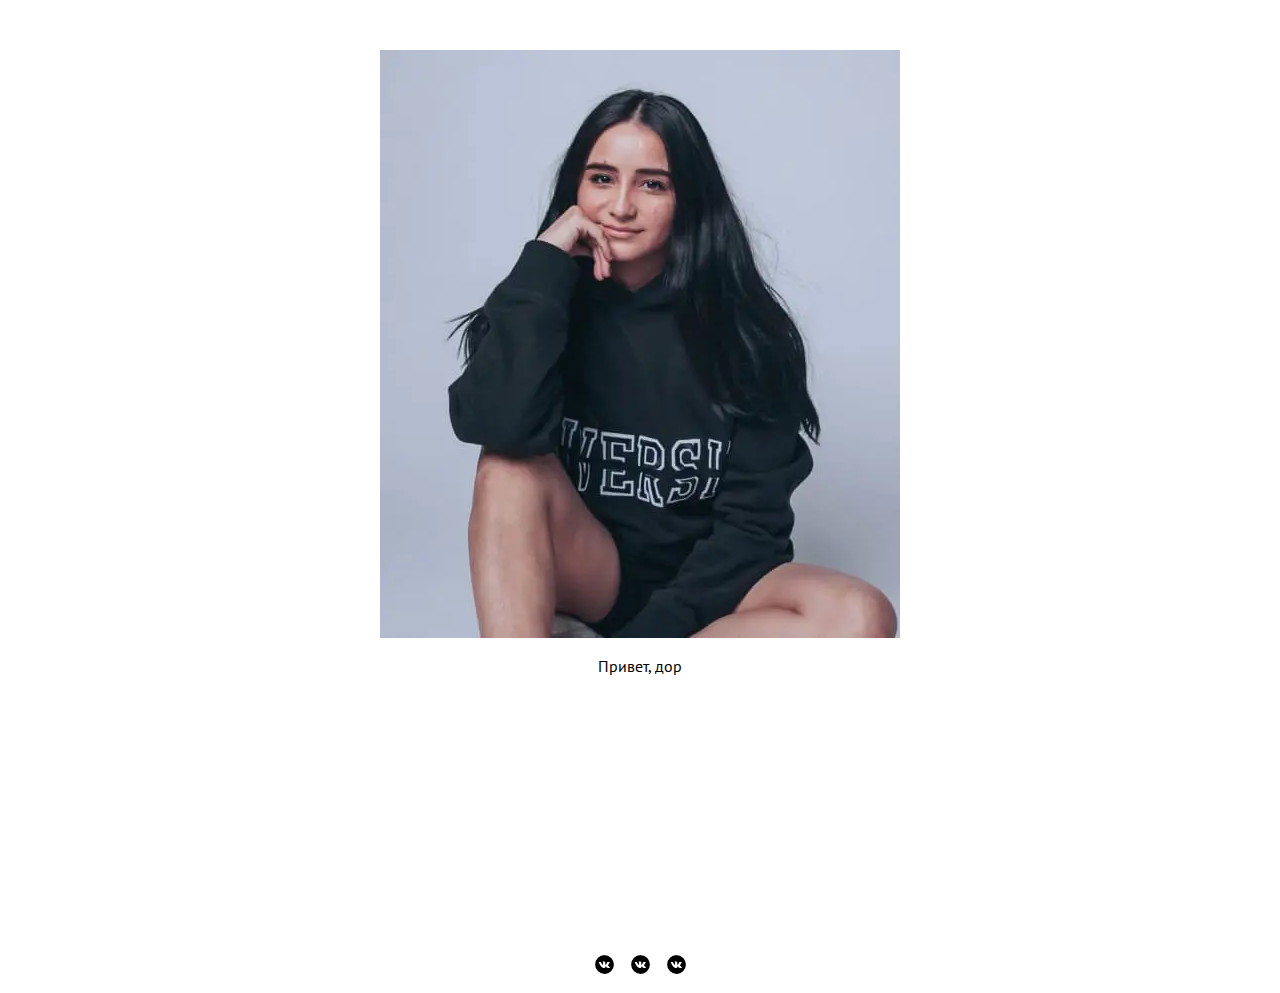
==== index.html @ 45e9d672 "deploy: 041780a057e2ce21ec2259fc8745db8aab25a136" ====
<!DOCTYPE html><html lang="ru"><head><meta charset="utf-8"><meta name="viewport" content="width=device-width, initial-scale=1.0"><title>My project</title><meta name="description" content="Главная страница сайта"><link rel="stylesheet" href="styles/main.css"><link rel="preload" href="fonts/ptsans-400.woff2" as="font" crossorigin><link rel="preload" href="fonts/ptsans-700.woff2" as="font" crossorigin></head><body><div class="page"><header class="container page-header"></header><main><section class="container promo"><h1 class="promo__greetings">привествие</h1><p class="promo__image"><picture><source type="image/webp" srcset="images/avatar.webp 1x, images/avatar@2x.webp 2x"><img src="images/avatar.jpg" srcset="images/avatar@2x.jpg 2x" alt="Каким Вы можете стать благодаря нам." loading="lazy"></picture></p><p class="promo__text" data-interval-content="Привет, дорогой друг, добро пожаловать на сайт-визитку фронтенд-разработчика VanillaGrey!" hidden></p></section><div class="choice container"><ul class="choice__list"><li class="choice__item"><a class="btn choice__link" href="about.html"> Обо мне </a></li><li class="choice__item"><a class="btn choice__link" href="portfolio.html"> Портфолио </a></li></ul></div></main><footer class="page-footer"><ul class="page-footer__socials socials"><li class="socials__item"><a class="socials__link socials__link--vk" href="https://t.me/viiiar"> <span class="visually-hidden">https://vk.com/deniska.true.</span> </a></li><li class="socials__item"><a class="socials__link socials__link--instagram" href="https://www.instagram.com/ferociousness/"> <span class="visually-hidden">Я в инстаграме..</span> </a></li><li class="socials__item"><a class="socials__link socials__link--telegram" href="https://vk.com/deniska.true"> <span class="visually-hidden">Я в телеграме.</span> </a></li></ul></footer></div><script src="scripts/main.js"></script></body></html>
---- styles/main.css ----
@font-face{font-weight:400;font-style:normal;font-family:PT Sans;font-display:swap;src:url(../fonts/ptsans-400.woff2) format("woff2")}@font-face{font-weight:700;font-style:normal;font-family:PT Sans;font-display:swap;src:url(../fonts/ptsans-700.woff2) format("woff2")}html{font-size:16px;line-height:1.5;font-family:PT Sans,sans-serif;-webkit-font-smoothing:antialiased;-moz-osx-font-smoothing:grayscale;text-rendering:optimizeLegibility;-webkit-tap-highlight-color:transparent}body{margin:0}img,video{max-width:100%;height:auto}a{-webkit-text-decoration-skip-ink:none;text-decoration-skip-ink:none;color:inherit;transition:.3s ease-in-out;transition-property:color,background-color,border-color,box-shadow,opacity}a:not([href]){pointer-events:none}:focus-visible{outline:2px solid;outline-offset:2px}@supports not selector(:focus-visible){:focus{outline:2px solid;outline-offset:2px}}.about{display:grid;grid-template-columns:repeat(2,1fr);justify-content:center;padding:20px}.about__container{display:grid;margin:auto}.about__list{display:flex;flex-direction:column;margin:0 0 5px;padding:0;list-style-type:none;text-align:start}.about__label{font-weight:800;font-size:15px;text-align:center}.about__description{margin:0 0 0 5px;font-size:15px;text-align:center}.about__image{order:-1;margin:0}.page{display:grid;grid-template-rows:min-content 1fr min-content;min-height:100vh}.page-header__designation{margin:0;padding:5px 0 0;font-size:10px}.promo{padding:50px}.promo__greetings{position:fixed;transform:scale(0)}.promo__image{margin:0;text-align:center}.promo__text{max-width:500px;margin:0 auto;padding:10px;text-align:center}.choice{padding:20px}.choice__list{max-width:500px;margin:0 auto;padding:0}.choice__item{display:grid;grid-template-columns:1fr;padding:0;text-decoration:none}.choice__link{margin:0 0 20px;padding:20px;list-style-type:none;text-decoration:none;text-align:center;border:3px solid red;border-radius:5px;opacity:0;transition:2s;animation:show 2s 1;animation-delay:5.6s;animation-fill-mode:forwards}@keyframes show{0%{opacity:0}to{opacity:1}}.socials{display:flex;flex-wrap:wrap;justify-content:center;gap:11px;padding:0;list-style:none}.socials__item{flex-shrink:0}.socials__link{display:block;background-color:#fff;border-radius:50%}.socials__link:before{content:"";display:block;width:25px;height:25px;background-color:#000}.socials__link--vk:before{-webkit-mask:url(../images/sprite.svg#vk) no-repeat center/100%;mask:url(../images/sprite.svg#vk) no-repeat center/100%}.socials__link--instagram:before{-webkit-mask:url(../images/sprite.svg#instagram) no-repeat center/100%;mask:url(../images/sprite.svg#instagram) no-repeat center/100%}.socials__link--telegram:before{-webkit-mask:url(../images/sprite.svg#telegram) no-repeat center/100%;mask:url(../images/sprite.svg#telegram) no-repeat center/100%}.btn{padding:20px 24px 19px;font-weight:700;font-size:12px;line-height:14px;font-family:inherit;letter-spacing:.05em;text-transform:uppercase;overflow-wrap:anywhere;background-color:transparent;cursor:pointer;-webkit-user-select:none;-moz-user-select:none;user-select:none}.btn,.qualities__heading{text-align:center}.qualities__label{font-weight:600;font-size:15px}.portfolio__heading,.work__heading{text-align:center}.portfolio__list{display:grid;grid-template-columns:repeat(auto-fill,260px);gap:30px;justify-content:center;margin:0;padding:0;list-style:none}.portfolio__item{position:relative}.portfolio__content{position:absolute;top:0;right:0;bottom:83px;left:0;z-index:1;display:flex;flex-direction:column;padding:28px 25px 35px;overflow-y:auto}.portfolio__content img{position:absolute;top:0;left:0;width:100%;height:100%;-o-object-fit:cover;object-fit:cover}.portfolio__content h2{margin:auto 0 0}.portfolio__item-heading{margin:0;text-align:center}.portfolio__skills{display:flex;flex-wrap:wrap;margin:0;padding:0;list-style-type:none}.portfolio__skill{margin:3px;padding:0 7px;font-weight:500;font-size:12px;line-height:22px;color:#00008b;background-color:#388bfd;border:1px solid transparent;border-radius:2em}.portfolio__links{display:grid;justify-items:center}.portfolio__content:focus-within,.portfolio__content:hover{max-height:100%;color:red;background-color:rgba(16,38,84,.89);transform:scaleY(1)}.portfolio__content:focus-within h2,.portfolio__content:focus-within p,.portfolio__content:hover h2,.portfolio__content:hover p{margin:0 0 14px}.portfolio__content:not(:hover):not(:focus-within) p{position:fixed;transform:scale(0)}.visually-hidden{position:fixed;transform:scale(0)}.container{padding-right:15px;padding-left:15px}@media (min-width:1200px){.container{max-width:1250px;margin-right:auto;margin-left:auto;padding-right:45px;padding-left:45px}}
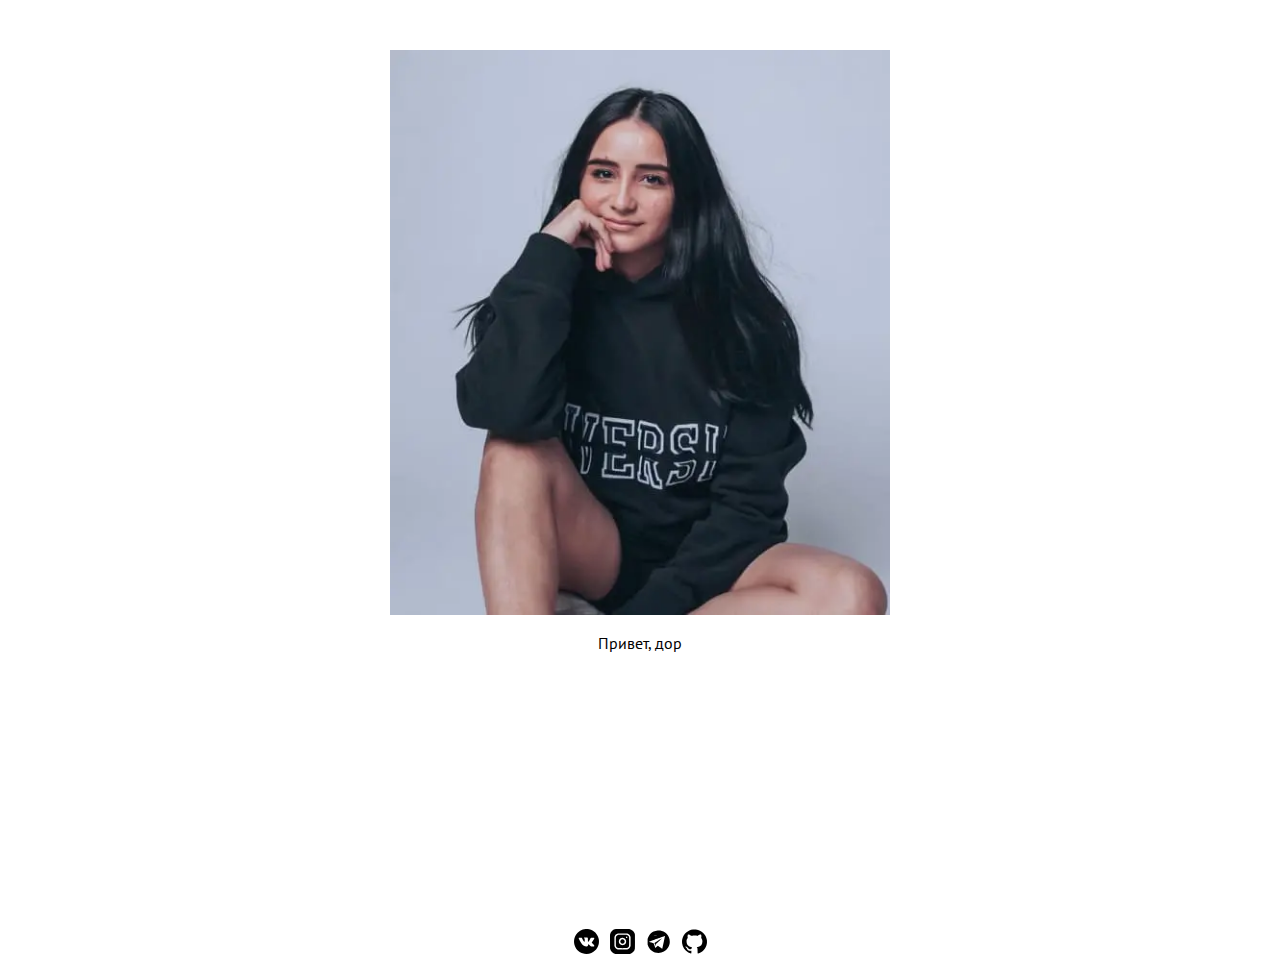
==== commit 5a6c36de: "deploy: db18b1b359960f472bf6d5404958f27bcf900682" ====
--- a/index.html
+++ b/index.html
@@ -1 +1 @@
-<!DOCTYPE html><html lang="ru"><head><meta charset="utf-8"><meta name="viewport" content="width=device-width, initial-scale=1.0"><title>My project</title><meta name="description" content="Главная страница сайта"><link rel="stylesheet" href="styles/main.css"><link rel="preload" href="fonts/ptsans-400.woff2" as="font" crossorigin><link rel="preload" href="fonts/ptsans-700.woff2" as="font" crossorigin></head><body><div class="page"><header class="container page-header"></header><main><section class="container promo"><h1 class="promo__greetings">привествие</h1><p class="promo__image"><picture><source type="image/webp" srcset="images/avatar.webp 1x, images/avatar@2x.webp 2x"><img src="images/avatar.jpg" srcset="images/avatar@2x.jpg 2x" alt="Каким Вы можете стать благодаря нам." loading="lazy"></picture></p><p class="promo__text" data-interval-content="Привет, дорогой друг, добро пожаловать на сайт-визитку фронтенд-разработчика VanillaGrey!" hidden></p></section><div class="choice container"><ul class="choice__list"><li class="choice__item"><a class="btn choice__link" href="about.html"> Обо мне </a></li><li class="choice__item"><a class="btn choice__link" href="portfolio.html"> Портфолио </a></li></ul></div></main><footer class="page-footer"><ul class="page-footer__socials socials"><li class="socials__item"><a class="socials__link socials__link--vk" href="https://t.me/viiiar"> <span class="visually-hidden">https://vk.com/deniska.true.</span> </a></li><li class="socials__item"><a class="socials__link socials__link--instagram" href="https://www.instagram.com/ferociousness/"> <span class="visually-hidden">Я в инстаграме..</span> </a></li><li class="socials__item"><a class="socials__link socials__link--telegram" href="https://vk.com/deniska.true"> <span class="visually-hidden">Я в телеграме.</span> </a></li></ul></footer></div><script src="scripts/main.js"></script></body></html>+<!DOCTYPE html><html lang="ru"><head><meta charset="utf-8"><meta name="viewport" content="width=device-width, initial-scale=1.0"><title>My project</title><meta name="description" content="Главная страница сайта"><link rel="stylesheet" href="styles/main.css"><link rel="preload" href="fonts/ptsans-400.woff2" as="font" crossorigin><link rel="preload" href="fonts/ptsans-700.woff2" as="font" crossorigin></head><body><div class="page"><header class="page-header"></header><main><section class="container promo"><h1 class="promo__greetings">привествие</h1><p class="promo__image"><picture><source type="image/webp" srcset="images/avatar.webp 1x, images/avatar@2x.webp 2x"><img src="images/avatar.jpg" srcset="images/avatar@2x.jpg 2x" alt="Каким Вы можете стать благодаря нам." loading="lazy"></picture></p><p class="promo__text" data-interval-content="Привет, дорогой друг, добро пожаловать на сайт-визитку фронтенд-разработчика VanilaGrey!" hidden></p></section><div class="choice container"><ul class="choice__list"><li class="choice__item"><a class="btn choice__link" href="about.html"> Обо мне </a></li><li class="choice__item"><a class="btn choice__link" href="portfolio.html"> Портфолио </a></li></ul></div></main><footer class="page-footer"><ul class="page-footer__socials socials"><li class="socials__item"><a class="socials__link socials__link--vk" href="https://t.me/viiiar"> <span class="visually-hidden">https://vk.com/deniska.true.</span> </a></li><li class="socials__item"><a class="socials__link socials__link--instagram" href="https://www.instagram.com/ferociousness/"> <span class="visually-hidden">Я в инстаграме..</span> </a></li><li class="socials__item"><a class="socials__link socials__link--telegram" href="https://vk.com/deniska.true"> <span class="visually-hidden">Я в телеграме.</span> </a></li><li class="socials__item"><a class="socials__link socials__link--github" href="https://github.com/VanilaGrey"> <span class="visually-hidden">Я в гитхабе.</span> </a></li></ul></footer></div><script src="scripts/main.js"></script></body></html>--- a/styles/main.css
+++ b/styles/main.css
@@ -1 +1 @@
-@font-face{font-weight:400;font-style:normal;font-family:PT Sans;font-display:swap;src:url(../fonts/ptsans-400.woff2) format("woff2")}@font-face{font-weight:700;font-style:normal;font-family:PT Sans;font-display:swap;src:url(../fonts/ptsans-700.woff2) format("woff2")}html{font-size:16px;line-height:1.5;font-family:PT Sans,sans-serif;-webkit-font-smoothing:antialiased;-moz-osx-font-smoothing:grayscale;text-rendering:optimizeLegibility;-webkit-tap-highlight-color:transparent}body{margin:0}img,video{max-width:100%;height:auto}a{-webkit-text-decoration-skip-ink:none;text-decoration-skip-ink:none;color:inherit;transition:.3s ease-in-out;transition-property:color,background-color,border-color,box-shadow,opacity}a:not([href]){pointer-events:none}:focus-visible{outline:2px solid;outline-offset:2px}@supports not selector(:focus-visible){:focus{outline:2px solid;outline-offset:2px}}.about{display:grid;grid-template-columns:repeat(2,1fr);justify-content:center;padding:20px}.about__container{display:grid;margin:auto}.about__list{display:flex;flex-direction:column;margin:0 0 5px;padding:0;list-style-type:none;text-align:start}.about__label{font-weight:800;font-size:15px;text-align:center}.about__description{margin:0 0 0 5px;font-size:15px;text-align:center}.about__image{order:-1;margin:0}.page{display:grid;grid-template-rows:min-content 1fr min-content;min-height:100vh}.page-header__designation{margin:0;padding:5px 0 0;font-size:10px}.promo{padding:50px}.promo__greetings{position:fixed;transform:scale(0)}.promo__image{margin:0;text-align:center}.promo__text{max-width:500px;margin:0 auto;padding:10px;text-align:center}.choice{padding:20px}.choice__list{max-width:500px;margin:0 auto;padding:0}.choice__item{display:grid;grid-template-columns:1fr;padding:0;text-decoration:none}.choice__link{margin:0 0 20px;padding:20px;list-style-type:none;text-decoration:none;text-align:center;border:3px solid red;border-radius:5px;opacity:0;transition:2s;animation:show 2s 1;animation-delay:5.6s;animation-fill-mode:forwards}@keyframes show{0%{opacity:0}to{opacity:1}}.socials{display:flex;flex-wrap:wrap;justify-content:center;gap:11px;padding:0;list-style:none}.socials__item{flex-shrink:0}.socials__link{display:block;background-color:#fff;border-radius:50%}.socials__link:before{content:"";display:block;width:25px;height:25px;background-color:#000}.socials__link--vk:before{-webkit-mask:url(../images/sprite.svg#vk) no-repeat center/100%;mask:url(../images/sprite.svg#vk) no-repeat center/100%}.socials__link--instagram:before{-webkit-mask:url(../images/sprite.svg#instagram) no-repeat center/100%;mask:url(../images/sprite.svg#instagram) no-repeat center/100%}.socials__link--telegram:before{-webkit-mask:url(../images/sprite.svg#telegram) no-repeat center/100%;mask:url(../images/sprite.svg#telegram) no-repeat center/100%}.btn{padding:20px 24px 19px;font-weight:700;font-size:12px;line-height:14px;font-family:inherit;letter-spacing:.05em;text-transform:uppercase;overflow-wrap:anywhere;background-color:transparent;cursor:pointer;-webkit-user-select:none;-moz-user-select:none;user-select:none}.btn,.qualities__heading{text-align:center}.qualities__label{font-weight:600;font-size:15px}.portfolio__heading,.work__heading{text-align:center}.portfolio__list{display:grid;grid-template-columns:repeat(auto-fill,260px);gap:30px;justify-content:center;margin:0;padding:0;list-style:none}.portfolio__item{position:relative}.portfolio__content{position:absolute;top:0;right:0;bottom:83px;left:0;z-index:1;display:flex;flex-direction:column;padding:28px 25px 35px;overflow-y:auto}.portfolio__content img{position:absolute;top:0;left:0;width:100%;height:100%;-o-object-fit:cover;object-fit:cover}.portfolio__content h2{margin:auto 0 0}.portfolio__item-heading{margin:0;text-align:center}.portfolio__skills{display:flex;flex-wrap:wrap;margin:0;padding:0;list-style-type:none}.portfolio__skill{margin:3px;padding:0 7px;font-weight:500;font-size:12px;line-height:22px;color:#00008b;background-color:#388bfd;border:1px solid transparent;border-radius:2em}.portfolio__links{display:grid;justify-items:center}.portfolio__content:focus-within,.portfolio__content:hover{max-height:100%;color:red;background-color:rgba(16,38,84,.89);transform:scaleY(1)}.portfolio__content:focus-within h2,.portfolio__content:focus-within p,.portfolio__content:hover h2,.portfolio__content:hover p{margin:0 0 14px}.portfolio__content:not(:hover):not(:focus-within) p{position:fixed;transform:scale(0)}.visually-hidden{position:fixed;transform:scale(0)}.container{padding-right:15px;padding-left:15px}@media (min-width:1200px){.container{max-width:1250px;margin-right:auto;margin-left:auto;padding-right:45px;padding-left:45px}}+@font-face{font-weight:400;font-style:normal;font-family:PT Sans;font-display:swap;src:url(../fonts/ptsans-400.woff2) format("woff2")}@font-face{font-weight:700;font-style:normal;font-family:PT Sans;font-display:swap;src:url(../fonts/ptsans-700.woff2) format("woff2")}html{font-size:16px;line-height:1.5;font-family:PT Sans,sans-serif;-webkit-font-smoothing:antialiased;-moz-osx-font-smoothing:grayscale;text-rendering:optimizeLegibility;-webkit-tap-highlight-color:transparent}body{margin:0}img,video{max-width:100%;height:auto}a{-webkit-text-decoration-skip-ink:none;text-decoration-skip-ink:none;color:inherit;transition:.3s ease-in-out;transition-property:color,background-color,border-color,box-shadow,opacity}a:not([href]){pointer-events:none}:focus-visible{outline:2px solid;outline-offset:2px}@supports not selector(:focus-visible){:focus{outline:2px solid;outline-offset:2px}}.about{display:grid;justify-content:center;padding:20px}.about__container{display:grid;margin:auto}.about__list{display:flex;flex-direction:column;margin:0 0 5px;padding:0;list-style-type:none;text-align:start}.about__label{font-weight:800;font-size:15px;text-align:center}.about__description{margin:0 0 0 5px;font-size:15px;text-align:center}.about__image{order:-1;margin:0}.page{display:grid;grid-template-rows:min-content 1fr min-content;min-height:100vh}.page-header__designation{max-width:500px;margin:0 auto;padding:5px 0 0 5px;font-size:10px;text-align:center}.promo{padding:50px}.promo__greetings{position:fixed;transform:scale(0)}.promo__image{margin:0;text-align:center}.promo__text{max-width:500px;margin:0 auto;padding:10px;text-align:center}.choice{padding:20px}.choice__list{max-width:500px;margin:0 auto;padding:0}.choice__item{display:grid;grid-template-columns:1fr;padding:0;text-decoration:none}.choice__link{margin:0 0 20px;padding:20px;list-style-type:none;text-decoration:none;text-align:center;border:3px solid red;border-radius:5px;opacity:0;transition:2s;animation:show 2s 1;animation-delay:5.6s;animation-fill-mode:forwards}@keyframes show{0%{opacity:0}to{opacity:1}}.socials{display:flex;flex-wrap:wrap;justify-content:center;gap:11px;padding:0;list-style:none}.socials__item{flex-shrink:0}.socials__link{display:block;border-radius:50%}.socials__link:before{content:"";display:block;width:25px;height:25px;background-color:#000}.socials__link--vk:before{-webkit-mask:url(../images/sprite.svg#vk) no-repeat center/100%;mask:url(../images/sprite.svg#vk) no-repeat center/100%}.socials__link--instagram:before{-webkit-mask:url(../images/sprite.svg#instagram) no-repeat center/100%;mask:url(../images/sprite.svg#instagram) no-repeat center/100%}.socials__link--github:before{-webkit-mask:url(../images/sprite.svg#github) no-repeat center/100%;mask:url(../images/sprite.svg#github) no-repeat center/100%}.socials__link--telegram:before{-webkit-mask:url(../images/sprite.svg#telegram) no-repeat center/100%;mask:url(../images/sprite.svg#telegram) no-repeat center/100%}.btn{padding:20px 24px 19px;font-weight:700;font-size:12px;line-height:14px;font-family:inherit;letter-spacing:.05em;text-transform:uppercase;overflow-wrap:anywhere;background-color:transparent;cursor:pointer;-webkit-user-select:none;-moz-user-select:none;user-select:none}.btn,.qualities__heading{text-align:center}.qualities__label{font-weight:600;font-size:15px}.work__heading{text-align:center}.portfolio{max-width:1250px;margin-right:auto;margin-left:auto;padding-right:25px;padding-left:25px}.portfolio__heading{text-align:center}.portfolio__list{display:grid;grid-template-columns:repeat(auto-fill,260px);gap:60px;justify-content:center;margin:0 0 20px;padding:0;list-style:none}.portfolio__item{position:relative}.portfolio__content{position:absolute;top:0;right:0;bottom:83px;left:0;z-index:1;display:flex;flex-direction:column;padding:28px 25px 35px;overflow-y:auto;color:red}.portfolio__content img{position:absolute;top:0;left:0;width:100%;height:100%;-o-object-fit:cover;object-fit:cover}.portfolio__content h2{margin:auto 0 0}.portfolio__item-heading{margin:0;text-align:center}.portfolio__skills{display:flex;flex-wrap:wrap;margin:0;padding:0;list-style-type:none}.portfolio__skill{margin:3px;padding:0 7px;font-weight:500;font-size:12px;line-height:22px;color:#00008b;background-color:#388bfd;border:1px solid transparent;border-radius:2em}.portfolio__links{display:grid;justify-items:center}.portfolio__content:focus-within,.portfolio__content:hover{max-height:100%;color:red;background-color:rgba(16,38,84,.89);transform:scaleY(1)}.portfolio__content:focus-within h2,.portfolio__content:focus-within p,.portfolio__content:hover h2,.portfolio__content:hover p{margin:0 0 14px}.portfolio__content:not(:hover):not(:focus-within) p{position:fixed;transform:scale(0)}.visually-hidden{position:fixed;transform:scale(0)}.container{max-width:500px;margin-right:auto;margin-left:auto;padding-right:25px;padding-left:25px}@media (min-width:1200px){.portfolio__list{gap:100px}}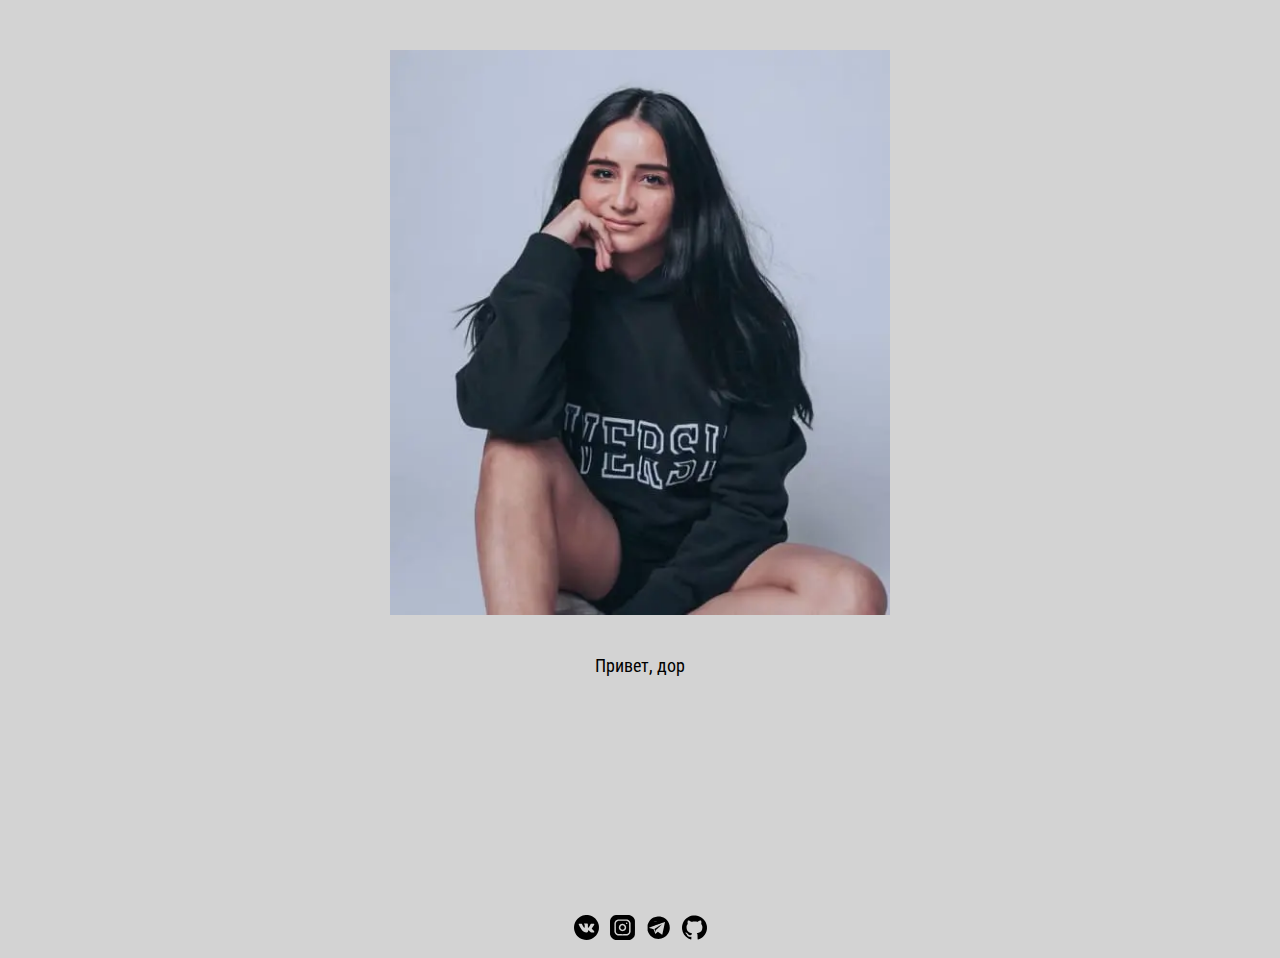
==== commit a452325d: "deploy: 51689f7dda438bfcca8a9bd7e77177d3993dfe05" ====
--- a/index.html
+++ b/index.html
@@ -1 +1 @@
-<!DOCTYPE html><html lang="ru"><head><meta charset="utf-8"><meta name="viewport" content="width=device-width, initial-scale=1.0"><title>My project</title><meta name="description" content="Главная страница сайта"><link rel="stylesheet" href="styles/main.css"><link rel="preload" href="fonts/ptsans-400.woff2" as="font" crossorigin><link rel="preload" href="fonts/ptsans-700.woff2" as="font" crossorigin></head><body><div class="page"><header class="page-header"></header><main><section class="container promo"><h1 class="promo__greetings">привествие</h1><p class="promo__image"><picture><source type="image/webp" srcset="images/avatar.webp 1x, images/avatar@2x.webp 2x"><img src="images/avatar.jpg" srcset="images/avatar@2x.jpg 2x" alt="Каким Вы можете стать благодаря нам." loading="lazy"></picture></p><p class="promo__text" data-interval-content="Привет, дорогой друг, добро пожаловать на сайт-визитку фронтенд-разработчика VanilaGrey!" hidden></p></section><div class="choice container"><ul class="choice__list"><li class="choice__item"><a class="btn choice__link" href="about.html"> Обо мне </a></li><li class="choice__item"><a class="btn choice__link" href="portfolio.html"> Портфолио </a></li></ul></div></main><footer class="page-footer"><ul class="page-footer__socials socials"><li class="socials__item"><a class="socials__link socials__link--vk" href="https://t.me/viiiar"> <span class="visually-hidden">https://vk.com/deniska.true.</span> </a></li><li class="socials__item"><a class="socials__link socials__link--instagram" href="https://www.instagram.com/ferociousness/"> <span class="visually-hidden">Я в инстаграме..</span> </a></li><li class="socials__item"><a class="socials__link socials__link--telegram" href="https://vk.com/deniska.true"> <span class="visually-hidden">Я в телеграме.</span> </a></li><li class="socials__item"><a class="socials__link socials__link--github" href="https://github.com/VanilaGrey"> <span class="visually-hidden">Я в гитхабе.</span> </a></li></ul></footer></div><script src="scripts/main.js"></script></body></html>+<!DOCTYPE html><html lang="ru"><head><meta charset="utf-8"><meta name="viewport" content="width=device-width, initial-scale=1.0"><title>My project</title><meta name="description" content="Главная страница сайта"><link rel="stylesheet" href="styles/main.css"><link rel="preload" href="fonts/ptsans-400.woff2" as="font" crossorigin><link rel="preload" href="fonts/ptsans-700.woff2" as="font" crossorigin></head><body><div class="page"><header class="page-header"></header><main><section class="container promo"><h1 class="promo__greetings">привествие</h1><p class="promo__image"><picture><source type="image/webp" srcset="images/avatar.webp 1x, images/avatar@2x.webp 2x"><img src="images/avatar.jpg" srcset="images/avatar@2x.jpg 2x" alt="Каким Вы можете стать благодаря нам." loading="lazy"></picture></p><p class="promo__text" data-interval-content="Привет, дорогой друг! Добро пожаловать на сайт-визитку фронтенд-разработчика VanilaGrey!" hidden></p></section><div class="choice container"><ul class="choice__list"><li class="choice__item"><a class="btn choice__link" href="about.html"> Обо мне </a></li><li class="choice__item"><a class="btn choice__link" href="portfolio.html"> Портфолио </a></li></ul></div></main><footer class="page-footer"><ul class="page-footer__socials socials"><li class="socials__item"><a class="socials__link socials__link--vk" href="https://vk.com/deniska.true"> <span class="visually-hidden">Я в контакте.</span> </a></li><li class="socials__item"><a class="socials__link socials__link--instagram" href="https://www.instagram.com/ferociousness/"> <span class="visually-hidden">Я в инстаграме..</span> </a></li><li class="socials__item"><a class="socials__link socials__link--telegram" href="https://t.me/viiiar"> <span class="visually-hidden">Я в телеграме.</span> </a></li><li class="socials__item"><a class="socials__link socials__link--github" href="https://github.com/VanilaGrey"> <span class="visually-hidden">Я в гитхабе.</span> </a></li></ul></footer></div><script src="scripts/main.js"></script></body></html>--- a/styles/main.css
+++ b/styles/main.css
@@ -1 +1 @@
-@font-face{font-weight:400;font-style:normal;font-family:PT Sans;font-display:swap;src:url(../fonts/ptsans-400.woff2) format("woff2")}@font-face{font-weight:700;font-style:normal;font-family:PT Sans;font-display:swap;src:url(../fonts/ptsans-700.woff2) format("woff2")}html{font-size:16px;line-height:1.5;font-family:PT Sans,sans-serif;-webkit-font-smoothing:antialiased;-moz-osx-font-smoothing:grayscale;text-rendering:optimizeLegibility;-webkit-tap-highlight-color:transparent}body{margin:0}img,video{max-width:100%;height:auto}a{-webkit-text-decoration-skip-ink:none;text-decoration-skip-ink:none;color:inherit;transition:.3s ease-in-out;transition-property:color,background-color,border-color,box-shadow,opacity}a:not([href]){pointer-events:none}:focus-visible{outline:2px solid;outline-offset:2px}@supports not selector(:focus-visible){:focus{outline:2px solid;outline-offset:2px}}.about{display:grid;justify-content:center;padding:20px}.about__container{display:grid;margin:auto}.about__list{display:flex;flex-direction:column;margin:0 0 5px;padding:0;list-style-type:none;text-align:start}.about__label{font-weight:800;font-size:15px;text-align:center}.about__description{margin:0 0 0 5px;font-size:15px;text-align:center}.about__image{order:-1;margin:0}.page{display:grid;grid-template-rows:min-content 1fr min-content;min-height:100vh}.page-header__designation{max-width:500px;margin:0 auto;padding:5px 0 0 5px;font-size:10px;text-align:center}.promo{padding:50px}.promo__greetings{position:fixed;transform:scale(0)}.promo__image{margin:0;text-align:center}.promo__text{max-width:500px;margin:0 auto;padding:10px;text-align:center}.choice{padding:20px}.choice__list{max-width:500px;margin:0 auto;padding:0}.choice__item{display:grid;grid-template-columns:1fr;padding:0;text-decoration:none}.choice__link{margin:0 0 20px;padding:20px;list-style-type:none;text-decoration:none;text-align:center;border:3px solid red;border-radius:5px;opacity:0;transition:2s;animation:show 2s 1;animation-delay:5.6s;animation-fill-mode:forwards}@keyframes show{0%{opacity:0}to{opacity:1}}.socials{display:flex;flex-wrap:wrap;justify-content:center;gap:11px;padding:0;list-style:none}.socials__item{flex-shrink:0}.socials__link{display:block;border-radius:50%}.socials__link:before{content:"";display:block;width:25px;height:25px;background-color:#000}.socials__link--vk:before{-webkit-mask:url(../images/sprite.svg#vk) no-repeat center/100%;mask:url(../images/sprite.svg#vk) no-repeat center/100%}.socials__link--instagram:before{-webkit-mask:url(../images/sprite.svg#instagram) no-repeat center/100%;mask:url(../images/sprite.svg#instagram) no-repeat center/100%}.socials__link--github:before{-webkit-mask:url(../images/sprite.svg#github) no-repeat center/100%;mask:url(../images/sprite.svg#github) no-repeat center/100%}.socials__link--telegram:before{-webkit-mask:url(../images/sprite.svg#telegram) no-repeat center/100%;mask:url(../images/sprite.svg#telegram) no-repeat center/100%}.btn{padding:20px 24px 19px;font-weight:700;font-size:12px;line-height:14px;font-family:inherit;letter-spacing:.05em;text-transform:uppercase;overflow-wrap:anywhere;background-color:transparent;cursor:pointer;-webkit-user-select:none;-moz-user-select:none;user-select:none}.btn,.qualities__heading{text-align:center}.qualities__label{font-weight:600;font-size:15px}.work__heading{text-align:center}.portfolio{max-width:1250px;margin-right:auto;margin-left:auto;padding-right:25px;padding-left:25px}.portfolio__heading{text-align:center}.portfolio__list{display:grid;grid-template-columns:repeat(auto-fill,260px);gap:60px;justify-content:center;margin:0 0 20px;padding:0;list-style:none}.portfolio__item{position:relative}.portfolio__content{position:absolute;top:0;right:0;bottom:83px;left:0;z-index:1;display:flex;flex-direction:column;padding:28px 25px 35px;overflow-y:auto;color:red}.portfolio__content img{position:absolute;top:0;left:0;width:100%;height:100%;-o-object-fit:cover;object-fit:cover}.portfolio__content h2{margin:auto 0 0}.portfolio__item-heading{margin:0;text-align:center}.portfolio__skills{display:flex;flex-wrap:wrap;margin:0;padding:0;list-style-type:none}.portfolio__skill{margin:3px;padding:0 7px;font-weight:500;font-size:12px;line-height:22px;color:#00008b;background-color:#388bfd;border:1px solid transparent;border-radius:2em}.portfolio__links{display:grid;justify-items:center}.portfolio__content:focus-within,.portfolio__content:hover{max-height:100%;color:red;background-color:rgba(16,38,84,.89);transform:scaleY(1)}.portfolio__content:focus-within h2,.portfolio__content:focus-within p,.portfolio__content:hover h2,.portfolio__content:hover p{margin:0 0 14px}.portfolio__content:not(:hover):not(:focus-within) p{position:fixed;transform:scale(0)}.visually-hidden{position:fixed;transform:scale(0)}.container{max-width:500px;margin-right:auto;margin-left:auto;padding-right:25px;padding-left:25px}@media (min-width:1200px){.portfolio__list{gap:100px}}+@font-face{font-weight:400;font-style:normal;font-family:PT Sans;font-display:swap;src:url(../fonts/roboto-condensed-400.woff2) format("woff2")}@font-face{font-weight:700;font-style:normal;font-family:PT Sans;font-display:swap;src:url(../fonts/roboto-condensed-700.woff2) format("woff2")}html{font-size:18px;line-height:1.5;font-family:PT Sans,sans-serif;-webkit-font-smoothing:antialiased;-moz-osx-font-smoothing:grayscale;text-rendering:optimizeLegibility;-webkit-tap-highlight-color:transparent}body{margin:0}img,video{max-width:100%;height:auto}a{-webkit-text-decoration-skip-ink:none;text-decoration-skip-ink:none;color:inherit;transition:.3s ease-in-out;transition-property:color,background-color,border-color,box-shadow,opacity}a:not([href]){pointer-events:none}:focus-visible{outline:2px solid;outline-offset:2px}@supports not selector(:focus-visible){:focus{outline:2px solid;outline-offset:2px}}.about{display:grid;justify-content:center;padding:20px}.about__container{display:grid;margin:auto}.about__list{display:flex;flex-direction:column;margin:0 0 5px;padding:0;list-style-type:none;text-align:start}.about__label{font-weight:800;font-size:15px;text-align:center}.about__description{margin:0 0 0 5px;font-size:15px;text-align:center}.about__image{order:-1;margin:0}.page{display:grid;grid-template-rows:min-content 1fr min-content;min-height:100vh;background-color:#d3d3d3}.page-header__designation{max-width:500px;margin:0 auto;padding:5px 0 0 5px;font-size:10px;text-align:center}.promo{padding:50px 0 0}.promo__greetings{position:fixed;transform:scale(0)}.promo__image{margin:0;text-align:center}.promo__text{max-width:500px;margin:20px auto 10px;padding:10px;text-align:center}.choice{padding:20px}.choice__list{max-width:500px;margin:0 auto;padding:0}.choice__item{display:grid;grid-template-columns:1fr;padding:0;text-decoration:none}.choice__item :hover{color:maroon;background-color:hsla(0,0%,100%,.5)}.choice__link{margin:0 0 20px;padding:20px;list-style-type:none;text-decoration:none;text-align:center;border:3px solid #fff;border-radius:50px;opacity:0;transition:1s;animation:show 2s 1;animation-delay:5.6s;animation-fill-mode:forwards}@keyframes show{0%{opacity:0}to{opacity:1}}.socials{display:flex;flex-wrap:wrap;justify-content:center;gap:11px;padding:0;list-style:none}.socials__item{flex-shrink:0}.socials__link{display:block;border-radius:50%}.socials__link:before{content:"";display:block;width:25px;height:25px;background-color:#000}.socials__link--vk:before{-webkit-mask:url(../images/sprite.svg#vk) no-repeat center/100%;mask:url(../images/sprite.svg#vk) no-repeat center/100%}.socials__link--instagram:before{-webkit-mask:url(../images/sprite.svg#instagram) no-repeat center/100%;mask:url(../images/sprite.svg#instagram) no-repeat center/100%}.socials__link--github:before{-webkit-mask:url(../images/sprite.svg#github) no-repeat center/100%;mask:url(../images/sprite.svg#github) no-repeat center/100%}.socials__link--telegram:before{-webkit-mask:url(../images/sprite.svg#telegram) no-repeat center/100%;mask:url(../images/sprite.svg#telegram) no-repeat center/100%}.btn{padding:20px 24px 19px;font-weight:700;font-size:18px;line-height:14px;font-family:inherit;letter-spacing:.05em;text-transform:uppercase;overflow-wrap:anywhere;background-color:transparent;cursor:pointer;-webkit-user-select:none;-moz-user-select:none;user-select:none}.btn,.qualities__heading{text-align:center}.qualities__label{font-weight:600;font-size:15px}.work__heading{text-align:center}.portfolio{max-width:1250px;margin-right:auto;margin-left:auto;padding-right:25px;padding-left:25px}.portfolio__heading{text-align:center}.portfolio__list{display:grid;grid-template-columns:repeat(auto-fill,260px);gap:60px;justify-content:center;margin:0 0 20px;padding:0;list-style:none}.portfolio__item{position:relative}.portfolio__content{position:absolute;top:0;right:0;bottom:120px;left:0;z-index:1;display:flex;flex-direction:column;padding:28px 25px 35px;overflow-y:auto;color:#fff}.portfolio__content img{position:absolute;top:0;left:0;width:100%;height:100%;-o-object-fit:cover;object-fit:cover}.portfolio__content h2{margin:auto 0 0}.portfolio__item-heading{margin:0;text-align:center}.portfolio__skills{display:flex;flex-wrap:wrap;margin:0;padding:0;list-style-type:none}.portfolio__skill{margin:3px;padding:0 7px;font-weight:500;font-size:12px;line-height:22px;color:#00008b;background-color:rgba(56,139,253,.5);border:1px solid transparent;border-radius:2em}.portfolio__links{display:grid;justify-items:center}.portfolio__links a{color:maroon}.portfolio__content:focus-within,.portfolio__content:hover{max-height:100%;color:#fff;background-color:hsla(240,7%,63%,.7);transform:scaleY(1)}.portfolio__content:focus-within h2,.portfolio__content:focus-within p,.portfolio__content:hover h2,.portfolio__content:hover p{margin:0 0 14px}.portfolio__content:not(:hover):not(:focus-within) p{position:fixed;transform:scale(0)}.visually-hidden{position:fixed;transform:scale(0)}.container{max-width:500px;margin-right:auto;margin-left:auto;padding-right:25px;padding-left:25px}@media (min-width:1200px){.portfolio__list{gap:100px}}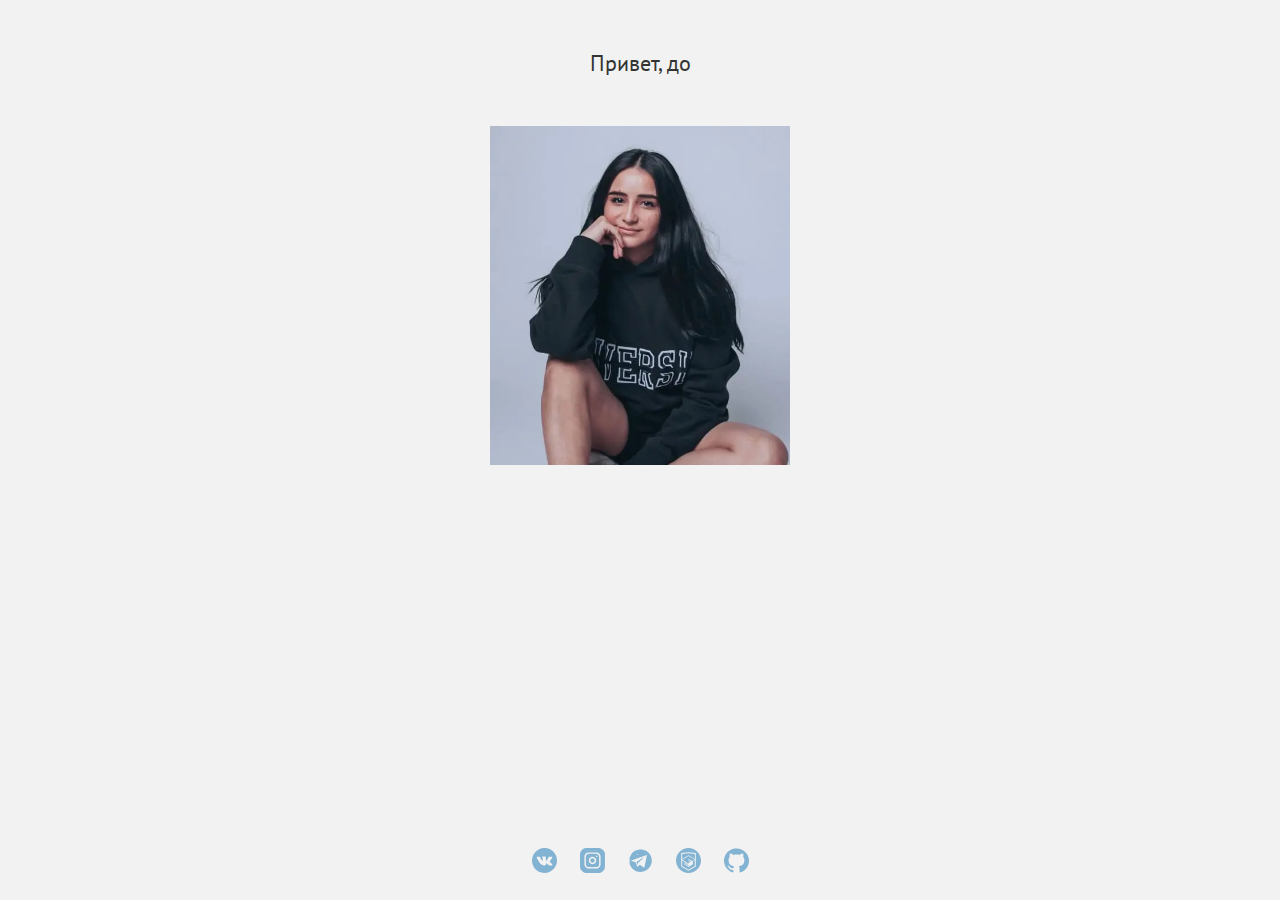
==== commit 9153312f: "deploy: fb71e3e03cc54da8bc7a782eadc753f8a5527dd3" ====
--- a/index.html
+++ b/index.html
@@ -1 +1 @@
-<!DOCTYPE html><html lang="ru"><head><meta charset="utf-8"><meta name="viewport" content="width=device-width, initial-scale=1.0"><title>My project</title><meta name="description" content="Главная страница сайта"><link rel="stylesheet" href="styles/main.css"><link rel="preload" href="fonts/ptsans-400.woff2" as="font" crossorigin><link rel="preload" href="fonts/ptsans-700.woff2" as="font" crossorigin></head><body><div class="page"><header class="page-header"></header><main><section class="container promo"><h1 class="promo__greetings">привествие</h1><p class="promo__image"><picture><source type="image/webp" srcset="images/avatar.webp 1x, images/avatar@2x.webp 2x"><img src="images/avatar.jpg" srcset="images/avatar@2x.jpg 2x" alt="Каким Вы можете стать благодаря нам." loading="lazy"></picture></p><p class="promo__text" data-interval-content="Привет, дорогой друг! Добро пожаловать на сайт-визитку фронтенд-разработчика VanilaGrey!" hidden></p></section><div class="choice container"><ul class="choice__list"><li class="choice__item"><a class="btn choice__link" href="about.html"> Обо мне </a></li><li class="choice__item"><a class="btn choice__link" href="portfolio.html"> Портфолио </a></li></ul></div></main><footer class="page-footer"><ul class="page-footer__socials socials"><li class="socials__item"><a class="socials__link socials__link--vk" href="https://vk.com/deniska.true"> <span class="visually-hidden">Я в контакте.</span> </a></li><li class="socials__item"><a class="socials__link socials__link--instagram" href="https://www.instagram.com/ferociousness/"> <span class="visually-hidden">Я в инстаграме..</span> </a></li><li class="socials__item"><a class="socials__link socials__link--telegram" href="https://t.me/viiiar"> <span class="visually-hidden">Я в телеграме.</span> </a></li><li class="socials__item"><a class="socials__link socials__link--github" href="https://github.com/VanilaGrey"> <span class="visually-hidden">Я в гитхабе.</span> </a></li></ul></footer></div><script src="scripts/main.js"></script></body></html>+<!DOCTYPE html><html lang="ru"><head><meta charset="utf-8"><meta name="viewport" content="width=device-width, initial-scale=1.0"><title>VanilaGrey : Привествие</title><meta name="description" content="Главная страница сайта"><link rel="stylesheet" href="styles/main.css"><link rel="preload" href="fonts/ptsans-400.woff2" as="font" crossorigin><link rel="preload" href="fonts/ptsans-700.woff2" as="font" crossorigin></head><body><div class="container page true"><header class="page-header"><p class="page-header__designation" data-interval-content="Привет, дорогой друг! Добро пожаловать на сайт-визитку фронтенд-разработчика VanilaGrey!" hidden></p></header><main><section class="section"><h1 class="visually-hidden">Привествие</h1><p class="section__image"><picture><source type="image/webp" srcset="images/avatar.webp 1x, images/avatar@2x.webp 2x"><img src="images/avatar.jpg" srcset="images/avatar@2x.jpg 2x" alt="Это я." loading="lazy"></picture></p></section><nav><ul class="choice"><li><a class="button button--big button--primary choice__link" href="portfolio.html"> Портфолио </a></li><li><a class="1 button button--big choice__link" href="about.html"> Обо мне </a></li></ul></nav></main><footer class="page-footer"><ul class="page-footer__socials socials"><li class="socials__item"><a class="socials__link socials__link--vk" href="https://vk.com/deniska.true"> <span class="visually-hidden">Я в контакте.</span> </a></li><li class="socials__item"><a class="socials__link socials__link--instagram" href="https://www.instagram.com/ferociousness/"> <span class="visually-hidden">Я в инстаграме..</span> </a></li><li class="socials__item"><a class="socials__link socials__link--telegram" href="https://t.me/viiiar"> <span class="visually-hidden">Я в телеграме.</span> </a></li><li class="socials__item"><a class="socials__link socials__link--htmlacademy" href="https://htmlacademy.ru/profile/id1962371"> <span class="visually-hidden">Я в академии.</span> </a></li><li class="socials__item"><a class="socials__link socials__link--github" href="https://github.com/VanilaGrey"> <span class="visually-hidden">Я в гитхабе.</span> </a></li></ul></footer></div><script src="scripts/main.js"></script></body></html>--- a/styles/main.css
+++ b/styles/main.css
@@ -1 +1 @@
-@font-face{font-weight:400;font-style:normal;font-family:PT Sans;font-display:swap;src:url(../fonts/roboto-condensed-400.woff2) format("woff2")}@font-face{font-weight:700;font-style:normal;font-family:PT Sans;font-display:swap;src:url(../fonts/roboto-condensed-700.woff2) format("woff2")}html{font-size:18px;line-height:1.5;font-family:PT Sans,sans-serif;-webkit-font-smoothing:antialiased;-moz-osx-font-smoothing:grayscale;text-rendering:optimizeLegibility;-webkit-tap-highlight-color:transparent}body{margin:0}img,video{max-width:100%;height:auto}a{-webkit-text-decoration-skip-ink:none;text-decoration-skip-ink:none;color:inherit;transition:.3s ease-in-out;transition-property:color,background-color,border-color,box-shadow,opacity}a:not([href]){pointer-events:none}:focus-visible{outline:2px solid;outline-offset:2px}@supports not selector(:focus-visible){:focus{outline:2px solid;outline-offset:2px}}.about{display:grid;justify-content:center;padding:20px}.about__container{display:grid;margin:auto}.about__list{display:flex;flex-direction:column;margin:0 0 5px;padding:0;list-style-type:none;text-align:start}.about__label{font-weight:800;font-size:15px;text-align:center}.about__description{margin:0 0 0 5px;font-size:15px;text-align:center}.about__image{order:-1;margin:0}.page{display:grid;grid-template-rows:min-content 1fr min-content;min-height:100vh;background-color:#d3d3d3}.page-header__designation{max-width:500px;margin:0 auto;padding:5px 0 0 5px;font-size:10px;text-align:center}.promo{padding:50px 0 0}.promo__greetings{position:fixed;transform:scale(0)}.promo__image{margin:0;text-align:center}.promo__text{max-width:500px;margin:20px auto 10px;padding:10px;text-align:center}.choice{padding:20px}.choice__list{max-width:500px;margin:0 auto;padding:0}.choice__item{display:grid;grid-template-columns:1fr;padding:0;text-decoration:none}.choice__item :hover{color:maroon;background-color:hsla(0,0%,100%,.5)}.choice__link{margin:0 0 20px;padding:20px;list-style-type:none;text-decoration:none;text-align:center;border:3px solid #fff;border-radius:50px;opacity:0;transition:1s;animation:show 2s 1;animation-delay:5.6s;animation-fill-mode:forwards}@keyframes show{0%{opacity:0}to{opacity:1}}.socials{display:flex;flex-wrap:wrap;justify-content:center;gap:11px;padding:0;list-style:none}.socials__item{flex-shrink:0}.socials__link{display:block;border-radius:50%}.socials__link:before{content:"";display:block;width:25px;height:25px;background-color:#000}.socials__link--vk:before{-webkit-mask:url(../images/sprite.svg#vk) no-repeat center/100%;mask:url(../images/sprite.svg#vk) no-repeat center/100%}.socials__link--instagram:before{-webkit-mask:url(../images/sprite.svg#instagram) no-repeat center/100%;mask:url(../images/sprite.svg#instagram) no-repeat center/100%}.socials__link--github:before{-webkit-mask:url(../images/sprite.svg#github) no-repeat center/100%;mask:url(../images/sprite.svg#github) no-repeat center/100%}.socials__link--telegram:before{-webkit-mask:url(../images/sprite.svg#telegram) no-repeat center/100%;mask:url(../images/sprite.svg#telegram) no-repeat center/100%}.btn{padding:20px 24px 19px;font-weight:700;font-size:18px;line-height:14px;font-family:inherit;letter-spacing:.05em;text-transform:uppercase;overflow-wrap:anywhere;background-color:transparent;cursor:pointer;-webkit-user-select:none;-moz-user-select:none;user-select:none}.btn,.qualities__heading{text-align:center}.qualities__label{font-weight:600;font-size:15px}.work__heading{text-align:center}.portfolio{max-width:1250px;margin-right:auto;margin-left:auto;padding-right:25px;padding-left:25px}.portfolio__heading{text-align:center}.portfolio__list{display:grid;grid-template-columns:repeat(auto-fill,260px);gap:60px;justify-content:center;margin:0 0 20px;padding:0;list-style:none}.portfolio__item{position:relative}.portfolio__content{position:absolute;top:0;right:0;bottom:120px;left:0;z-index:1;display:flex;flex-direction:column;padding:28px 25px 35px;overflow-y:auto;color:#fff}.portfolio__content img{position:absolute;top:0;left:0;width:100%;height:100%;-o-object-fit:cover;object-fit:cover}.portfolio__content h2{margin:auto 0 0}.portfolio__item-heading{margin:0;text-align:center}.portfolio__skills{display:flex;flex-wrap:wrap;margin:0;padding:0;list-style-type:none}.portfolio__skill{margin:3px;padding:0 7px;font-weight:500;font-size:12px;line-height:22px;color:#00008b;background-color:rgba(56,139,253,.5);border:1px solid transparent;border-radius:2em}.portfolio__links{display:grid;justify-items:center}.portfolio__links a{color:maroon}.portfolio__content:focus-within,.portfolio__content:hover{max-height:100%;color:#fff;background-color:hsla(240,7%,63%,.7);transform:scaleY(1)}.portfolio__content:focus-within h2,.portfolio__content:focus-within p,.portfolio__content:hover h2,.portfolio__content:hover p{margin:0 0 14px}.portfolio__content:not(:hover):not(:focus-within) p{position:fixed;transform:scale(0)}.visually-hidden{position:fixed;transform:scale(0)}.container{max-width:500px;margin-right:auto;margin-left:auto;padding-right:25px;padding-left:25px}@media (min-width:1200px){.portfolio__list{gap:100px}}+@font-face{font-weight:400;font-style:normal;font-family:PT Sans;font-display:swap;src:url(../fonts/ptsans-400.woff2) format("woff2")}@font-face{font-weight:700;font-style:normal;font-family:PT Sans;font-display:swap;src:url(../fonts/ptsans-700.woff2) format("woff2")}html{font-size:18px;line-height:1.1666666667;font-family:PT Sans,sans-serif;-webkit-font-smoothing:antialiased;-moz-osx-font-smoothing:grayscale;text-rendering:optimizeLegibility;-webkit-tap-highlight-color:transparent}body{margin:0;background-color:#f2f2f2}img,video{max-width:100%;height:auto}a{-webkit-text-decoration-skip-ink:none;text-decoration-skip-ink:none;color:inherit;transition:.3s ease-in-out;transition-property:color,background-color,border-color,box-shadow,opacity}a:not([href]){pointer-events:none}:focus-visible{outline:2px solid;outline-offset:2px}@supports not selector(:focus-visible){:focus{outline:2px solid;outline-offset:2px}}.button{box-sizing:border-box;padding:8px 16px;font-weight:700;font-size:16px;line-height:20px;font-family:inherit;text-transform:uppercase;text-decoration:none;overflow-wrap:anywhere;text-align:center;color:#fff;background-color:#82b3d3;border:none;border-radius:4px;outline-color:#82b3d3;cursor:pointer;-webkit-user-select:none;-moz-user-select:none;user-select:none;transition:.3s ease-in-out;transition-property:color,background-color,border-color,box-shadow,opacity}.button:hover{background-color:#68a2ca}.button:focus-visible{background-color:#68a2ca}@supports not selector(:focus-visible){.button:focus{background-color:#68a2ca}}.button:active{color:hsla(0,0%,100%,.3);background-color:#82b3d3}.button--primary:hover{background-color:#615048}.button--primary:focus-visible{background-color:#615048}@supports not selector(:focus-visible){.button--primary:focus{background-color:#615048}}.button--primary,.button--primary:active{background-color:#756157}.button--big{padding:8px 50px;font-size:20px;line-height:36px}.choice{display:grid;grid-template-columns:repeat(auto-fit,250px);justify-content:center;gap:10px 30px;margin:0 0 50px;padding:0;list-style:none;opacity:0;animation:show 2s 5.6s forwards}.choice__link{display:block}.page{position:relative;display:grid;grid-template-rows:min-content 1fr min-content;box-sizing:border-box;min-height:100vh;padding-top:50px;padding-bottom:16px}.page--inner{padding-top:24px;background-color:#fff;box-shadow:0 0 15px rgba(51,51,51,.2)}.page-header__designation{margin:0 0 50px;font-size:22px;line-height:26px;text-align:center;color:#333}.page-header__nav{display:flex;flex-direction:column;justify-content:space-between;align-items:center;gap:10px 30px;margin:0 0 50px;padding:0 0 16px;border-bottom:1px solid #f2f2f2}.page-header__link{text-decoration:none;color:#333;transition:opacity .3s ease-in-out}.page-header__link:hover{opacity:.6}.page-header__link:active{opacity:.3}.page-header__link:focus-visible{opacity:.6}@supports not selector(:focus-visible){.page-header__link:focus{opacity:.6}}.page-header__button{min-width:150px}.section{margin-bottom:50px}.section__heading{margin:0 0 30px;font-weight:700;font-size:30px;line-height:36px;text-transform:uppercase;text-align:center}.section__description{margin:0 0 50px;font-size:22px;line-height:26px;text-align:center;color:#333}.section__list{display:grid;gap:20px;margin:0 0 20px;padding:0;list-style:none}.section__list--tiles{gap:0}.section__list img{width:100%;height:100%;-o-object-fit:cover;object-fit:cover}.section__image{max-width:300px;margin:0 auto 50px}.qualities__heading,.section__image{text-align:center}.qualities__label{font-weight:600;font-size:15px}.socials{display:flex;flex-wrap:wrap;justify-content:center;margin:0;padding:0;list-style:none}.socials__item{flex-shrink:0}.socials__link{display:flex;width:48px;height:48px;color:#82b3d3;border-radius:50%;transition:.3s ease-in-out;transition-property:color,background-color,border-color,box-shadow,opacity}.socials__link:hover{color:#68a2ca}.socials__link:focus-visible{color:#68a2ca}@supports not selector(:focus-visible){.socials__link:focus{color:#68a2ca}}.socials__link:active{color:#82b3d3}.socials__link:before{content:"";width:25px;height:25px;margin:auto;background-color:currentColor}.socials__link--vk:before{-webkit-mask:url(../images/sprite.svg#vk) no-repeat center/100%;mask:url(../images/sprite.svg#vk) no-repeat center/100%}.socials__link--instagram:before{-webkit-mask:url(../images/sprite.svg#instagram) no-repeat center/100%;mask:url(../images/sprite.svg#instagram) no-repeat center/100%}.socials__link--github:before{-webkit-mask:url(../images/sprite.svg#github) no-repeat center/100%;mask:url(../images/sprite.svg#github) no-repeat center/100%}.socials__link--telegram:before{-webkit-mask:url(../images/sprite.svg#telegram) no-repeat center/100%;mask:url(../images/sprite.svg#telegram) no-repeat center/100%}.socials__link--htmlacademy:before{-webkit-mask:url(../images/sprite.svg#htmlacademy) no-repeat center/100%;mask:url(../images/sprite.svg#htmlacademy) no-repeat center/100%}.tile{display:flex;flex-direction:column;justify-content:flex-start;align-items:center;box-sizing:border-box;margin:0;padding:50px 70px;background-color:rgba(130,179,211,.12)}.tile ul{padding:0 20px}.tile__heading{margin:0 0 15px;font-weight:700;font-size:21px;line-height:28px;text-transform:uppercase;text-align:center}.tile__content{margin:0;color:#333}.tile__content:not(:last-child){margin-bottom:30px}.work{display:flex;flex-direction:column;box-sizing:border-box;height:100%;padding:20px;border:1px solid #e6e6e6;border-radius:4px}.work img{display:block;width:100%;height:260px;margin:0 0 16px;-o-object-fit:cover;object-fit:cover}.work__heading{margin:0 0 16px;font-weight:700;font-size:24px;line-height:28px;text-align:center}.work__description{margin:0 0 24px;color:#333}.work__tags{display:flex;flex-wrap:wrap;gap:8px;margin:5px 0 auto;padding:0;list-style:none}.work__tag{padding:5px 10px;font-size:12px;color:#fff;background-color:#7db54f;border-radius:10px}.work__links{margin:8px 0 0;padding:0;list-style:none}.work__link{display:block;margin-top:8px}.container{max-width:1200px;margin-right:auto;margin-left:auto;padding-right:20px;padding-left:20px}.visually-hidden{position:fixed;transform:scale(0)}@keyframes show{0%{opacity:0}to{opacity:1}}@media (min-width:768px){.page-header__nav{flex-direction:row}.section__list{grid-template-columns:repeat(2,1fr)}.container{padding-right:40px;padding-left:40px}}@media (min-width:768px) and (max-width:1199px){.tile:nth-child(4n-1),.tile:nth-child(4n-2){background-color:rgba(130,179,211,.2)}.tile:last-child:not(:nth-child(2n)){grid-column:1/-1}}@media (min-width:1200px){.section__list{grid-template-columns:repeat(3,1fr)}.tile:nth-child(2n){background-color:rgba(130,179,211,.2)}}@media (max-width:767px){.page-header__link{text-align:center}.tile{padding:40px 30px}.tile:nth-child(2n){background-color:rgba(130,179,211,.2)}}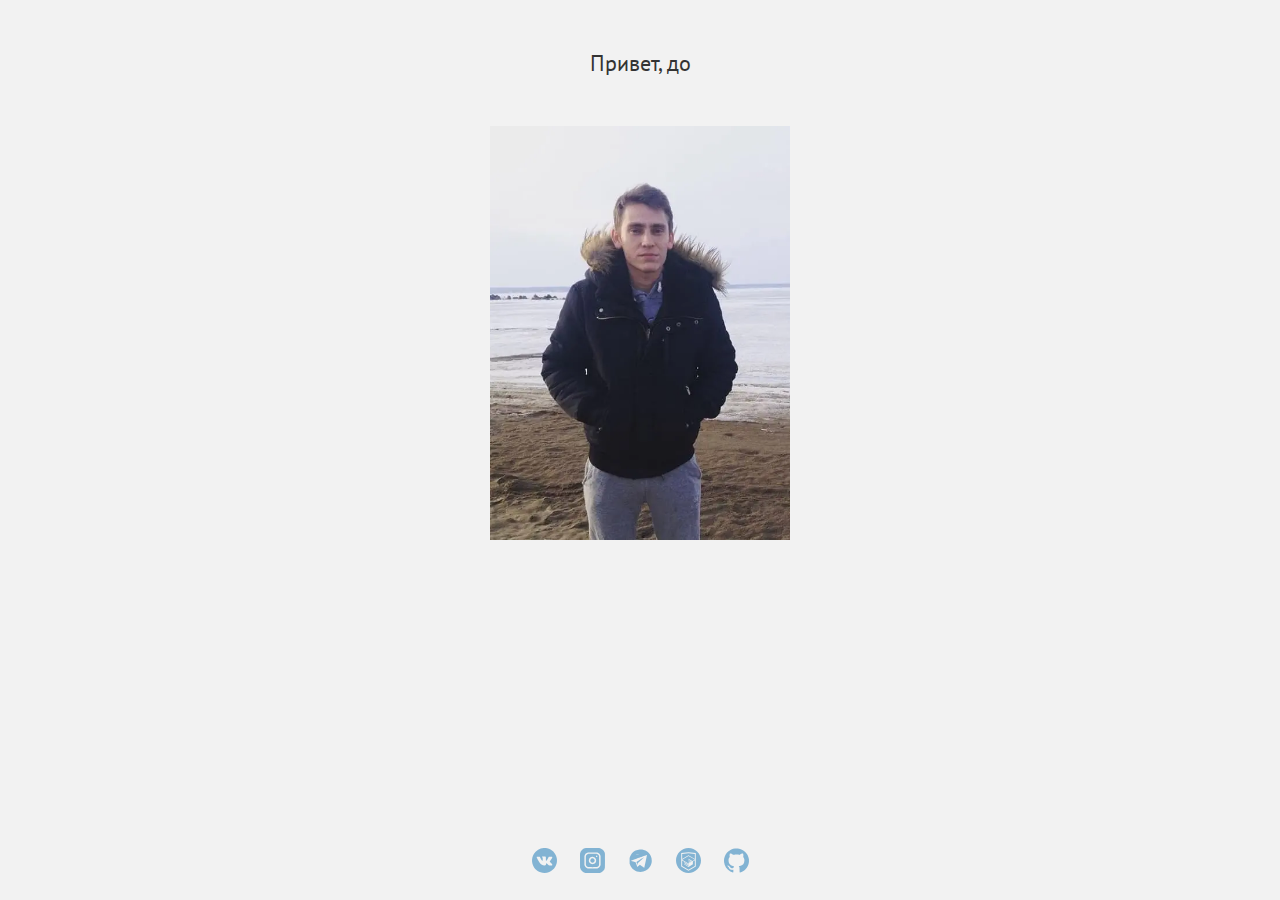
==== commit 9fad56c6: "deploy: 81e3226c9cb32413865f41ad739ec97123adfeaa" ====
--- a/index.html
+++ b/index.html
@@ -1 +1 @@
-<!DOCTYPE html><html lang="ru"><head><meta charset="utf-8"><meta name="viewport" content="width=device-width, initial-scale=1.0"><title>VanilaGrey : Привествие</title><meta name="description" content="Главная страница сайта"><link rel="stylesheet" href="styles/main.css"><link rel="preload" href="fonts/ptsans-400.woff2" as="font" crossorigin><link rel="preload" href="fonts/ptsans-700.woff2" as="font" crossorigin></head><body><div class="container page true"><header class="page-header"><p class="page-header__designation" data-interval-content="Привет, дорогой друг! Добро пожаловать на сайт-визитку фронтенд-разработчика VanilaGrey!" hidden></p></header><main><section class="section"><h1 class="visually-hidden">Привествие</h1><p class="section__image"><picture><source type="image/webp" srcset="images/avatar.webp 1x, images/avatar@2x.webp 2x"><img src="images/avatar.jpg" srcset="images/avatar@2x.jpg 2x" alt="Это я." loading="lazy"></picture></p></section><nav><ul class="choice"><li><a class="button button--big button--primary choice__link" href="portfolio.html"> Портфолио </a></li><li><a class="1 button button--big choice__link" href="about.html"> Обо мне </a></li></ul></nav></main><footer class="page-footer"><ul class="page-footer__socials socials"><li class="socials__item"><a class="socials__link socials__link--vk" href="https://vk.com/deniska.true"> <span class="visually-hidden">Я в контакте.</span> </a></li><li class="socials__item"><a class="socials__link socials__link--instagram" href="https://www.instagram.com/ferociousness/"> <span class="visually-hidden">Я в инстаграме..</span> </a></li><li class="socials__item"><a class="socials__link socials__link--telegram" href="https://t.me/viiiar"> <span class="visually-hidden">Я в телеграме.</span> </a></li><li class="socials__item"><a class="socials__link socials__link--htmlacademy" href="https://htmlacademy.ru/profile/id1962371"> <span class="visually-hidden">Я в академии.</span> </a></li><li class="socials__item"><a class="socials__link socials__link--github" href="https://github.com/VanilaGrey"> <span class="visually-hidden">Я в гитхабе.</span> </a></li></ul></footer></div><script src="scripts/main.js"></script></body></html>+<!DOCTYPE html><html lang="ru"><head><meta charset="utf-8"><meta name="viewport" content="width=device-width, initial-scale=1.0"><title>VanilaGrey : Привествие</title><meta name="description" content="Главная страница сайта"><link rel="stylesheet" href="styles/main.css"><link rel="preload" href="fonts/ptsans-400.woff2" as="font" crossorigin><link rel="preload" href="fonts/ptsans-700.woff2" as="font" crossorigin><link rel="apple-touch-icon" sizes="180x180" href="apple-touch-icon.png"><link rel="icon" type="image/png" sizes="32x32" href="favicon-32x32.png"><link rel="icon" type="image/png" sizes="16x16" href="favicon-16x16.png"><link rel="manifest" href="site.webmanifest"><link rel="mask-icon" href="safari-pinned-tab.svg" color="#5bbad5"><meta name="msapplication-TileColor" content="#ffffff"><meta name="theme-color" content="#ffffff"></head><body><div class="container page true"><header class="page-header"><p class="page-header__designation" data-interval-content="Привет, дорогой друг! Добро пожаловать на сайт-визитку фронтенд-разработчика VanilaGrey!" hidden></p></header><main><section class="section"><h1 class="visually-hidden">Привествие</h1><p class="section__image"><picture><source type="image/webp" srcset="images/avatar.webp 1x, images/avatar@2x.webp 2x"><img src="images/avatar.jpg" srcset="images/avatar@2x.jpg 2x" alt="Это я." loading="lazy"></picture></p></section><nav><ul class="choice"><li><a class="button button--big button--primary choice__link" href="portfolio.html"> Портфолио </a></li><li><a class="1 button button--big choice__link" href="about.html"> Обо мне </a></li></ul></nav></main><footer class="page-footer"><ul class="page-footer__socials socials"><li class="socials__item"><a class="socials__link socials__link--vk" href="https://vk.com/deniska.true"> <span class="visually-hidden">Я в контакте.</span> </a></li><li class="socials__item"><a class="socials__link socials__link--instagram" href="https://www.instagram.com/ferociousness/"> <span class="visually-hidden">Я в инстаграме..</span> </a></li><li class="socials__item"><a class="socials__link socials__link--telegram" href="https://t.me/viiiar"> <span class="visually-hidden">Я в телеграме.</span> </a></li><li class="socials__item"><a class="socials__link socials__link--htmlacademy" href="https://htmlacademy.ru/profile/id1962371"> <span class="visually-hidden">Я в академии.</span> </a></li><li class="socials__item"><a class="socials__link socials__link--github" href="https://github.com/VanilaGrey"> <span class="visually-hidden">Я в гитхабе.</span> </a></li></ul></footer></div><script src="scripts/main.js"></script></body></html>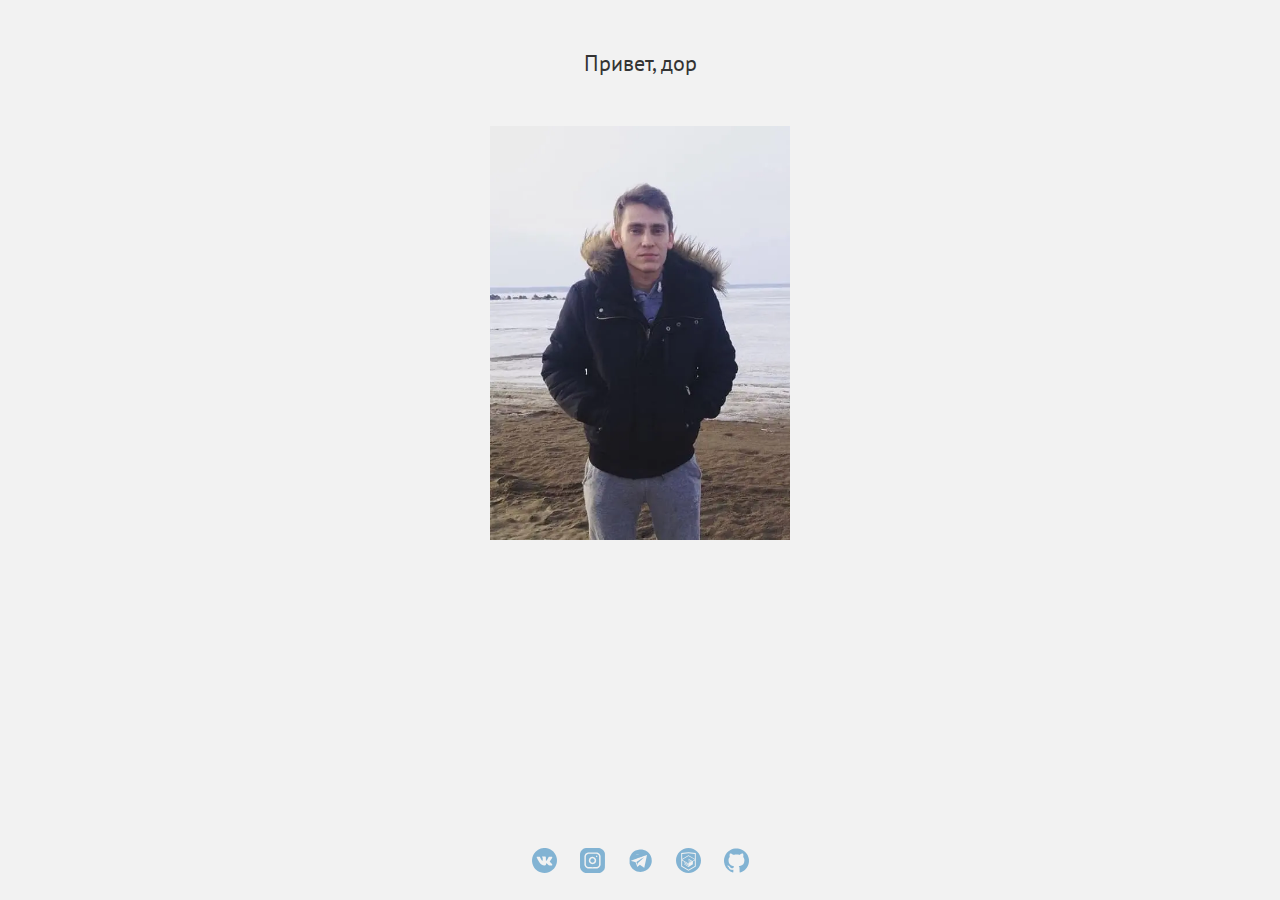
==== commit 361b0979: "deploy: 7853721ecf390364881aa97f5355140afda90bc9" ====
--- a/index.html
+++ b/index.html
@@ -1 +1 @@
-<!DOCTYPE html><html lang="ru"><head><meta charset="utf-8"><meta name="viewport" content="width=device-width, initial-scale=1.0"><title>VanilaGrey : Привествие</title><meta name="description" content="Главная страница сайта"><link rel="stylesheet" href="styles/main.css"><link rel="preload" href="fonts/ptsans-400.woff2" as="font" crossorigin><link rel="preload" href="fonts/ptsans-700.woff2" as="font" crossorigin><link rel="apple-touch-icon" sizes="180x180" href="apple-touch-icon.png"><link rel="icon" type="image/png" sizes="32x32" href="favicon-32x32.png"><link rel="icon" type="image/png" sizes="16x16" href="favicon-16x16.png"><link rel="manifest" href="site.webmanifest"><link rel="mask-icon" href="safari-pinned-tab.svg" color="#5bbad5"><meta name="msapplication-TileColor" content="#ffffff"><meta name="theme-color" content="#ffffff"></head><body><div class="container page true"><header class="page-header"><p class="page-header__designation" data-interval-content="Привет, дорогой друг! Добро пожаловать на сайт-визитку фронтенд-разработчика VanilaGrey!" hidden></p></header><main><section class="section"><h1 class="visually-hidden">Привествие</h1><p class="section__image"><picture><source type="image/webp" srcset="images/avatar.webp 1x, images/avatar@2x.webp 2x"><img src="images/avatar.jpg" srcset="images/avatar@2x.jpg 2x" alt="Это я." loading="lazy"></picture></p></section><nav><ul class="choice"><li><a class="button button--big button--primary choice__link" href="portfolio.html"> Портфолио </a></li><li><a class="1 button button--big choice__link" href="about.html"> Обо мне </a></li></ul></nav></main><footer class="page-footer"><ul class="page-footer__socials socials"><li class="socials__item"><a class="socials__link socials__link--vk" href="https://vk.com/deniska.true"> <span class="visually-hidden">Я в контакте.</span> </a></li><li class="socials__item"><a class="socials__link socials__link--instagram" href="https://www.instagram.com/ferociousness/"> <span class="visually-hidden">Я в инстаграме..</span> </a></li><li class="socials__item"><a class="socials__link socials__link--telegram" href="https://t.me/viiiar"> <span class="visually-hidden">Я в телеграме.</span> </a></li><li class="socials__item"><a class="socials__link socials__link--htmlacademy" href="https://htmlacademy.ru/profile/id1962371"> <span class="visually-hidden">Я в академии.</span> </a></li><li class="socials__item"><a class="socials__link socials__link--github" href="https://github.com/VanilaGrey"> <span class="visually-hidden">Я в гитхабе.</span> </a></li></ul></footer></div><script src="scripts/main.js"></script></body></html>+<!DOCTYPE html><html lang="ru"><head><meta charset="utf-8"><meta name="viewport" content="width=device-width, initial-scale=1.0"><title>VanilaGrey : Привествие</title><meta name="description" content="Главная страница сайта"><link rel="stylesheet" href="styles/main.css"><link rel="preload" href="fonts/ptsans-400.woff2" as="font" crossorigin><link rel="preload" href="fonts/ptsans-700.woff2" as="font" crossorigin><link rel="apple-touch-icon" sizes="180x180" href="/apple-touch-icon.png"><link rel="icon" type="image/png" sizes="32x32" href="/favicon-32x32.png"><link rel="icon" type="image/png" sizes="16x16" href="/favicon-16x16.png"><link rel="manifest" href="/site.webmanifest"><link rel="mask-icon" href="safari-pinned-tab.svg" color="#da532c"><meta name="msapplication-TileColor" content="#da532c"><meta name="theme-color" content="#ffffff"></head><body><div class="container page true"><header class="page-header"><p class="page-header__designation" data-interval-content="Привет, дорогой друг! Добро пожаловать на сайт-визитку фронтенд-разработчика VanilaGrey!" hidden></p></header><main><section class="section"><h1 class="visually-hidden">Привествие</h1><p class="section__image"><picture><source type="image/webp" srcset="images/avatar.webp 1x, images/avatar@2x.webp 2x"><img src="images/avatar.jpg" srcset="images/avatar@2x.jpg 2x" alt="Это я." loading="lazy"></picture></p></section><nav><ul class="choice"><li><a class="button button--big button--primary choice__link" href="portfolio.html"> Портфолио </a></li><li><a class="1 button button--big choice__link" href="about.html"> Обо мне </a></li></ul></nav></main><footer class="page-footer"><ul class="page-footer__socials socials"><li class="socials__item"><a class="socials__link socials__link--vk" href="https://vk.com/deniska.true"> <span class="visually-hidden">Я в контакте.</span> </a></li><li class="socials__item"><a class="socials__link socials__link--instagram" href="https://www.instagram.com/ferociousness/"> <span class="visually-hidden">Я в инстаграме..</span> </a></li><li class="socials__item"><a class="socials__link socials__link--telegram" href="https://t.me/viiiar"> <span class="visually-hidden">Я в телеграме.</span> </a></li><li class="socials__item"><a class="socials__link socials__link--htmlacademy" href="https://htmlacademy.ru/profile/id1962371"> <span class="visually-hidden">Я в академии.</span> </a></li><li class="socials__item"><a class="socials__link socials__link--github" href="https://github.com/VanilaGrey"> <span class="visually-hidden">Я в гитхабе.</span> </a></li></ul></footer></div><script src="scripts/main.js"></script></body></html>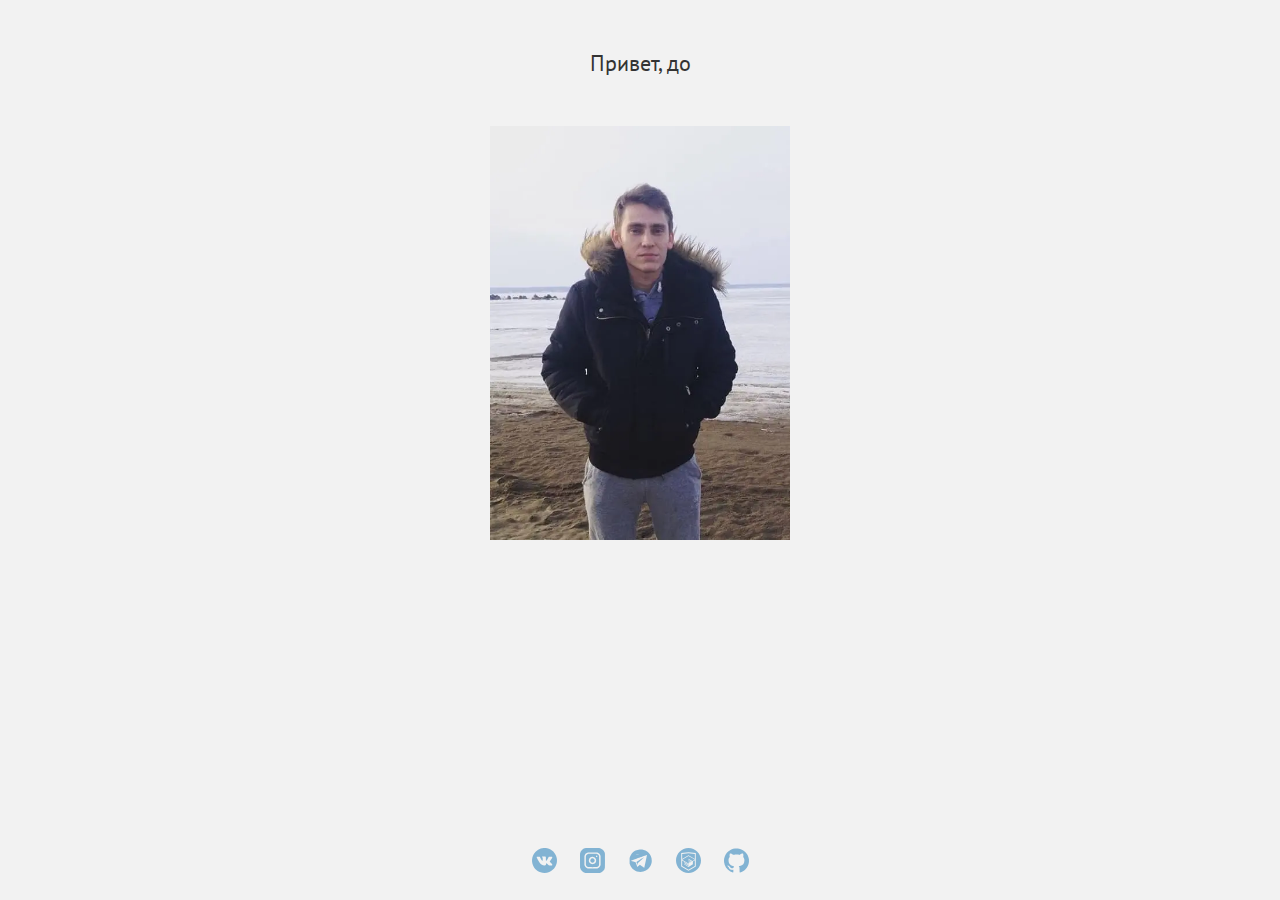
==== commit f2e872de: "deploy: 21496f887e6317b1cabeba1cd960f8045e8d993c" ====
--- a/index.html
+++ b/index.html
@@ -1 +1 @@
-<!DOCTYPE html><html lang="ru"><head><meta charset="utf-8"><meta name="viewport" content="width=device-width, initial-scale=1.0"><title>VanilaGrey : Привествие</title><meta name="description" content="Главная страница сайта"><link rel="stylesheet" href="styles/main.css"><link rel="preload" href="fonts/ptsans-400.woff2" as="font" crossorigin><link rel="preload" href="fonts/ptsans-700.woff2" as="font" crossorigin><link rel="apple-touch-icon" sizes="180x180" href="/apple-touch-icon.png"><link rel="icon" type="image/png" sizes="32x32" href="/favicon-32x32.png"><link rel="icon" type="image/png" sizes="16x16" href="/favicon-16x16.png"><link rel="manifest" href="/site.webmanifest"><link rel="mask-icon" href="safari-pinned-tab.svg" color="#da532c"><meta name="msapplication-TileColor" content="#da532c"><meta name="theme-color" content="#ffffff"></head><body><div class="container page true"><header class="page-header"><p class="page-header__designation" data-interval-content="Привет, дорогой друг! Добро пожаловать на сайт-визитку фронтенд-разработчика VanilaGrey!" hidden></p></header><main><section class="section"><h1 class="visually-hidden">Привествие</h1><p class="section__image"><picture><source type="image/webp" srcset="images/avatar.webp 1x, images/avatar@2x.webp 2x"><img src="images/avatar.jpg" srcset="images/avatar@2x.jpg 2x" alt="Это я." loading="lazy"></picture></p></section><nav><ul class="choice"><li><a class="button button--big button--primary choice__link" href="portfolio.html"> Портфолио </a></li><li><a class="1 button button--big choice__link" href="about.html"> Обо мне </a></li></ul></nav></main><footer class="page-footer"><ul class="page-footer__socials socials"><li class="socials__item"><a class="socials__link socials__link--vk" href="https://vk.com/deniska.true"> <span class="visually-hidden">Я в контакте.</span> </a></li><li class="socials__item"><a class="socials__link socials__link--instagram" href="https://www.instagram.com/ferociousness/"> <span class="visually-hidden">Я в инстаграме..</span> </a></li><li class="socials__item"><a class="socials__link socials__link--telegram" href="https://t.me/viiiar"> <span class="visually-hidden">Я в телеграме.</span> </a></li><li class="socials__item"><a class="socials__link socials__link--htmlacademy" href="https://htmlacademy.ru/profile/id1962371"> <span class="visually-hidden">Я в академии.</span> </a></li><li class="socials__item"><a class="socials__link socials__link--github" href="https://github.com/VanilaGrey"> <span class="visually-hidden">Я в гитхабе.</span> </a></li></ul></footer></div><script src="scripts/main.js"></script></body></html>+<!DOCTYPE html><html lang="ru"><head><meta charset="utf-8"><meta name="viewport" content="width=device-width, initial-scale=1.0"><title>VanilaGrey : Привествие</title><meta name="description" content="Главная страница сайта"><link rel="stylesheet" href="styles/main.css"><link rel="preload" href="fonts/ptsans-400.woff2" as="font" crossorigin><link rel="preload" href="fonts/ptsans-700.woff2" as="font" crossorigin><link rel="apple-touch-icon" sizes="180x180" href="apple-touch-icon.png"><link rel="icon" type="image/png" sizes="32x32" href="favicon-32x32.png"><link rel="icon" type="image/png" sizes="16x16" href="favicon-16x16.png"><link rel="manifest" href="site.webmanifest"><link rel="mask-icon" href="safari-pinned-tab.svg" color="#5bbad5"><meta name="msapplication-TileColor" content="#da532c"><meta name="theme-color" content="#ffffff"></head><body><div class="container page true"><header class="page-header"><p class="page-header__designation" data-interval-content="Привет, дорогой друг! Добро пожаловать на сайт-визитку фронтенд-разработчика VanilaGrey!" hidden></p></header><main><section class="section"><h1 class="visually-hidden">Привествие</h1><p class="section__image"><picture><source type="image/webp" srcset="images/avatar.webp 1x, images/avatar@2x.webp 2x"><img src="images/avatar.jpg" srcset="images/avatar@2x.jpg 2x" alt="Это я." loading="lazy"></picture></p></section><nav><ul class="choice"><li><a class="button button--big button--primary choice__link" href="portfolio.html"> Портфолио </a></li><li><a class="1 button button--big choice__link" href="about.html"> Обо мне </a></li></ul></nav></main><footer class="page-footer"><ul class="page-footer__socials socials"><li class="socials__item"><a class="socials__link socials__link--vk" href="https://vk.com/deniska.true"> <span class="visually-hidden">Я в контакте.</span> </a></li><li class="socials__item"><a class="socials__link socials__link--instagram" href="https://www.instagram.com/ferociousness/"> <span class="visually-hidden">Я в инстаграме..</span> </a></li><li class="socials__item"><a class="socials__link socials__link--telegram" href="https://t.me/viiiar"> <span class="visually-hidden">Я в телеграме.</span> </a></li><li class="socials__item"><a class="socials__link socials__link--htmlacademy" href="https://htmlacademy.ru/profile/id1962371"> <span class="visually-hidden">Я в академии.</span> </a></li><li class="socials__item"><a class="socials__link socials__link--github" href="https://github.com/VanilaGrey"> <span class="visually-hidden">Я в гитхабе.</span> </a></li></ul></footer></div><script src="scripts/main.js"></script></body></html>